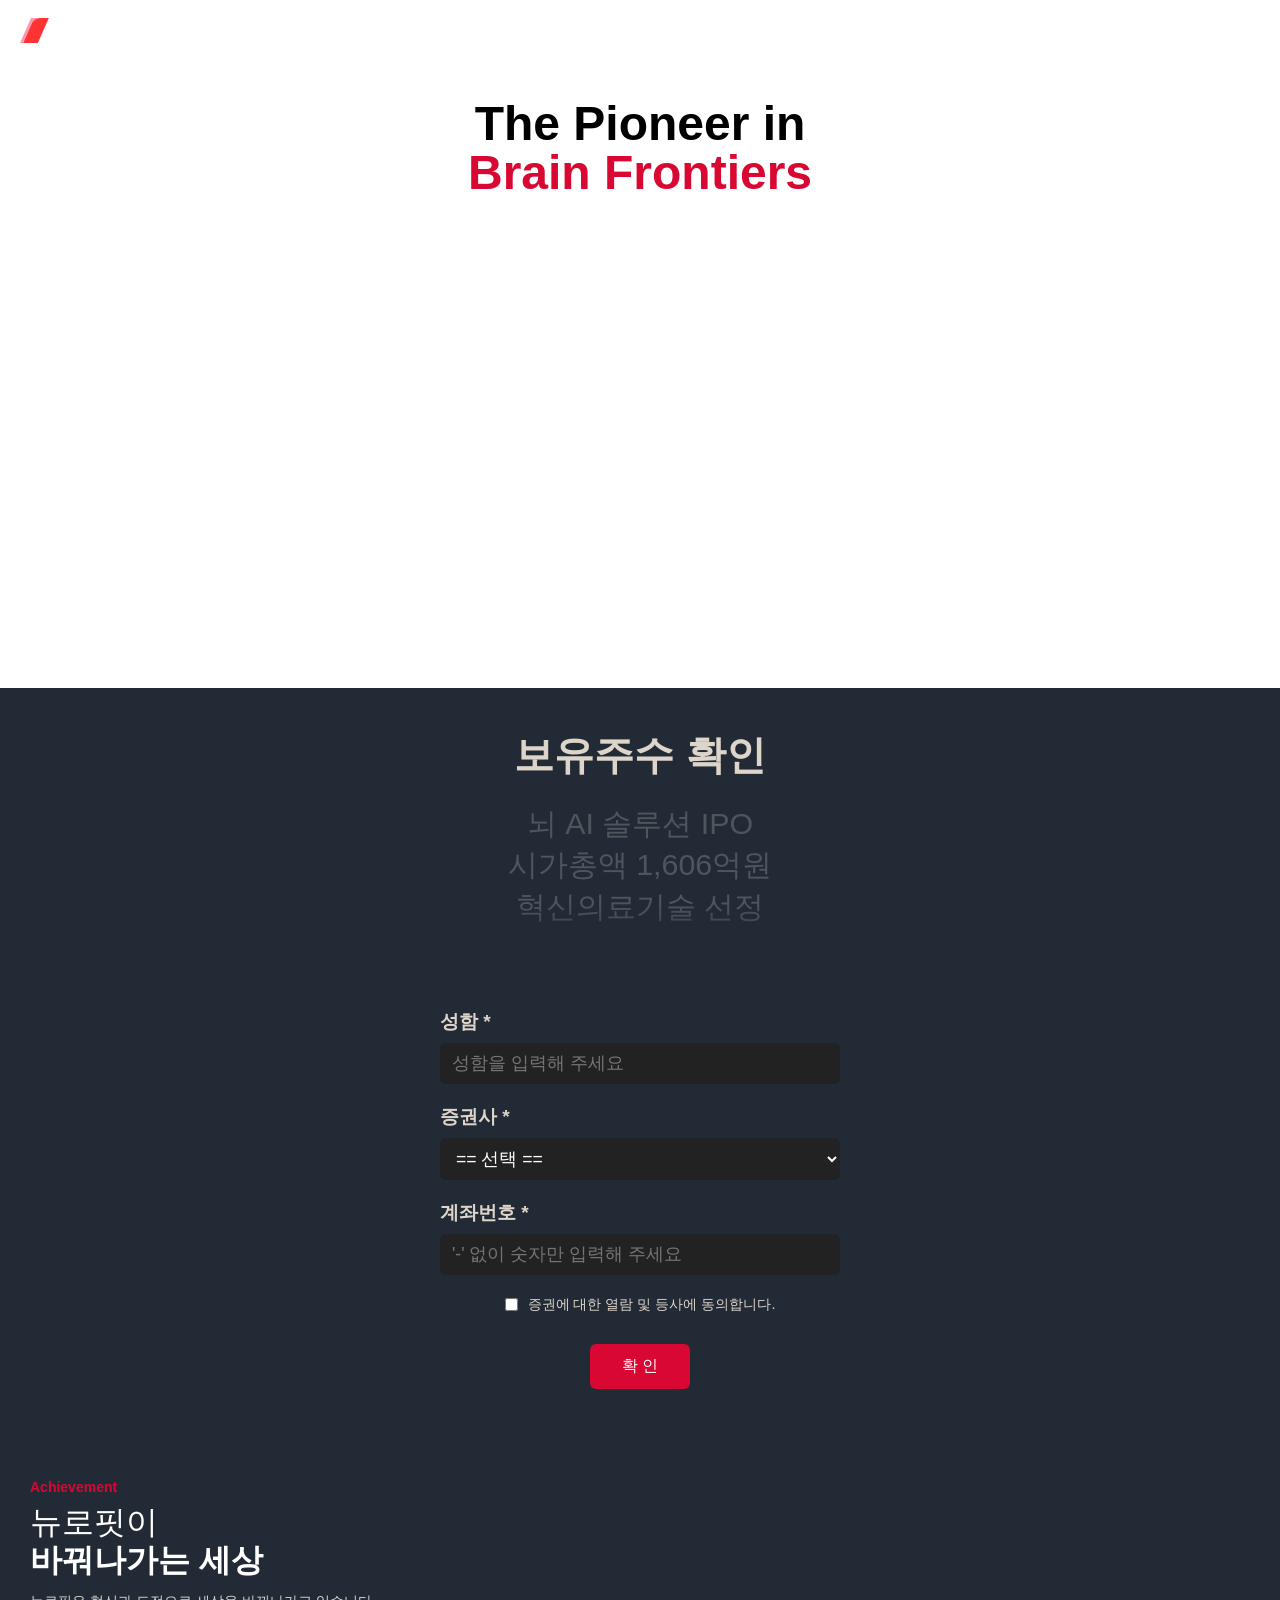
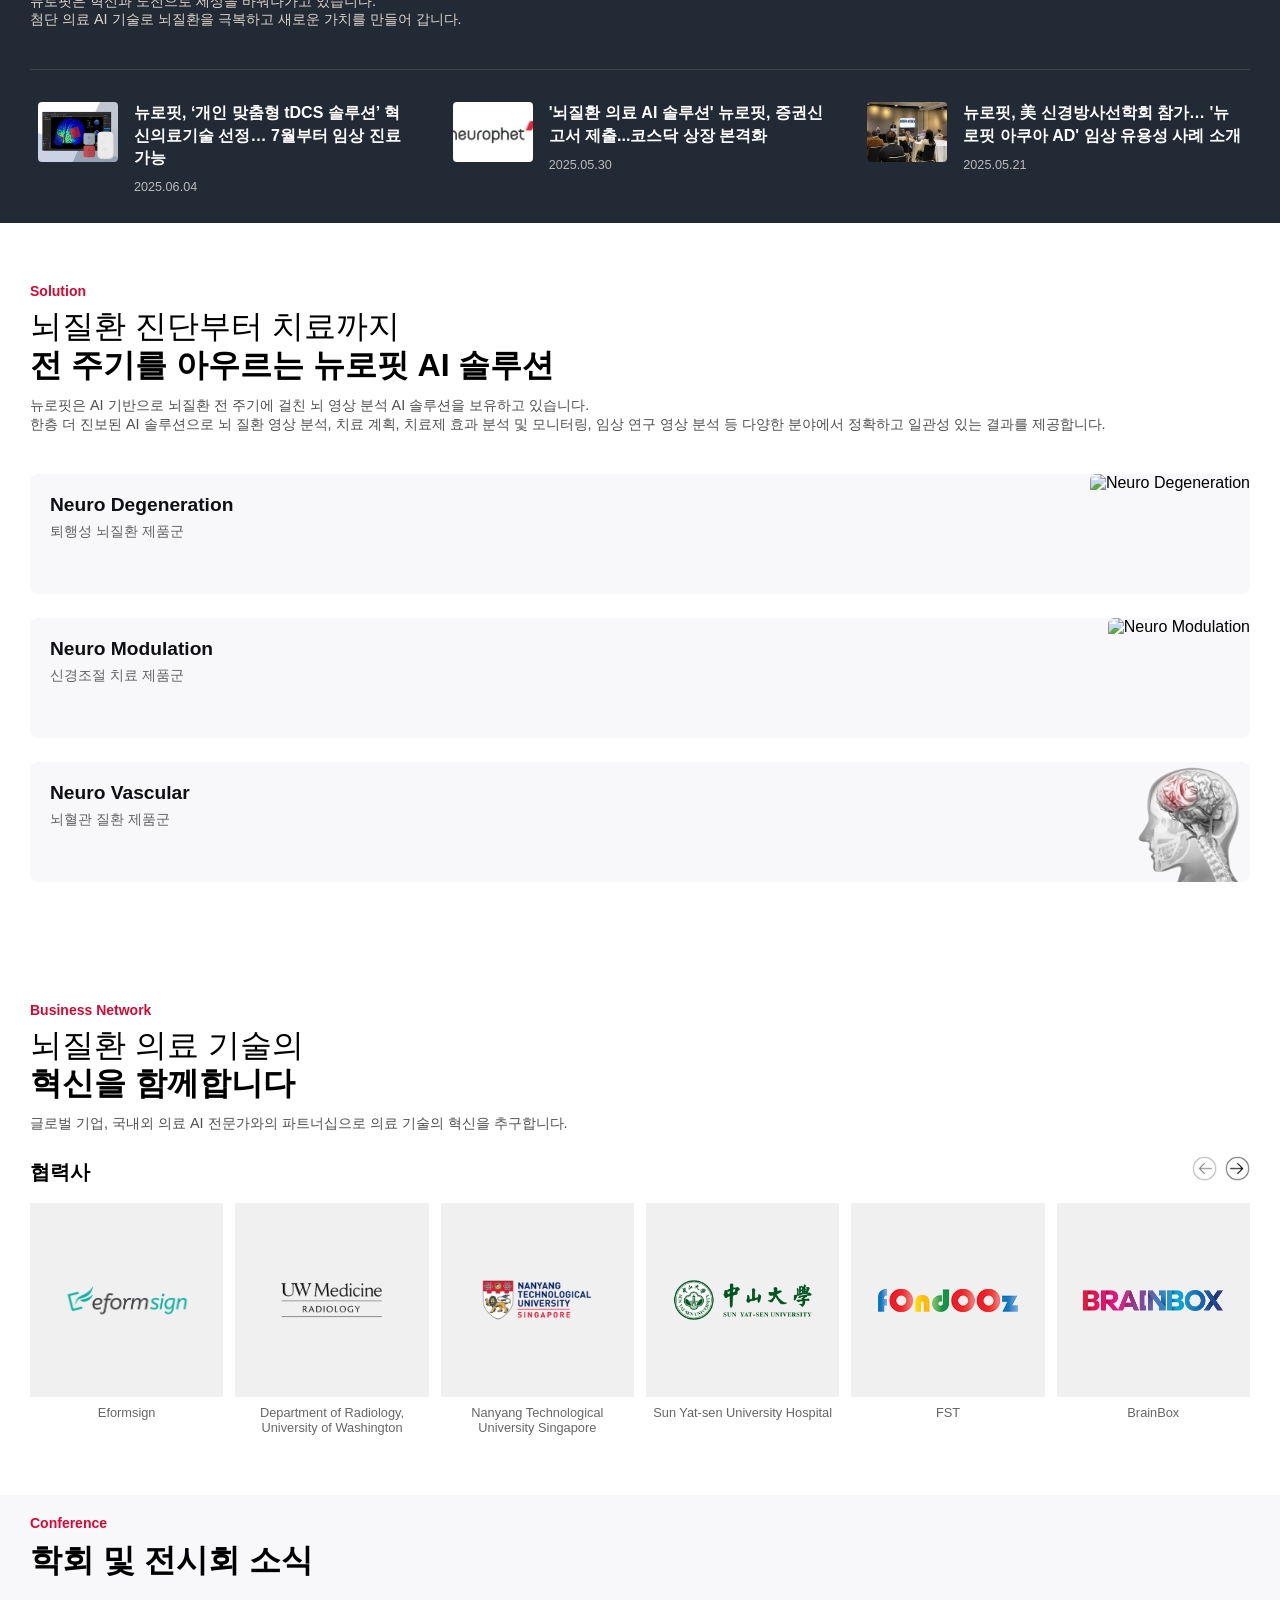
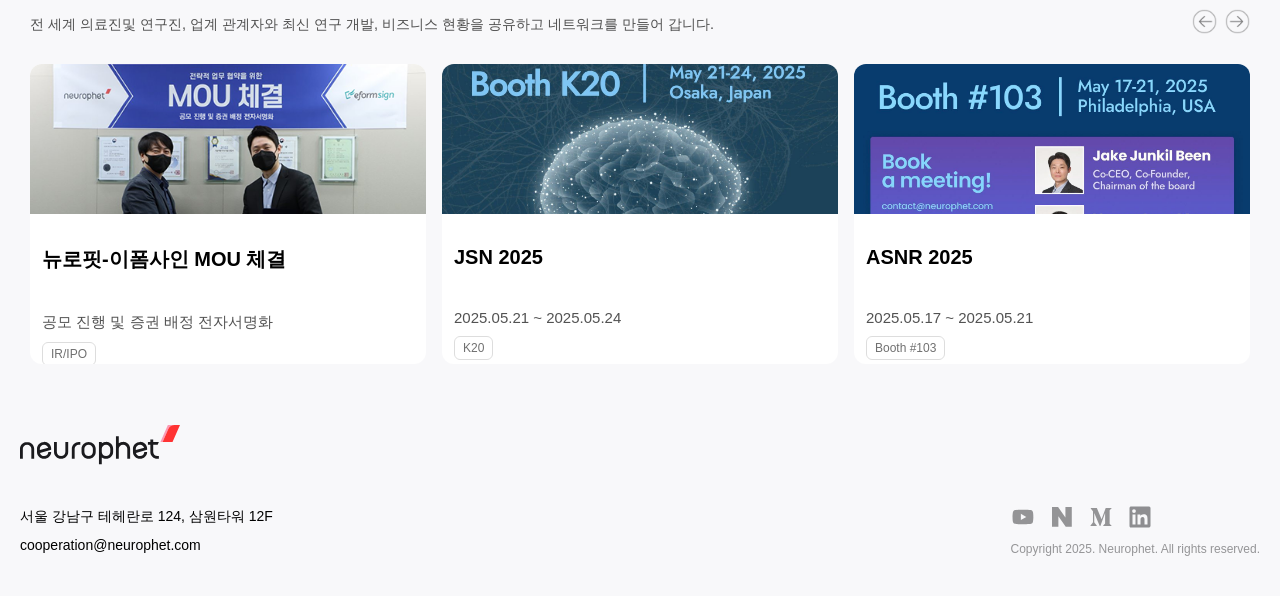
==== index.html @ faf1eb00 "Add files via upload" ====
<!DOCTYPE html>
<html lang="ko">
<head>
    <meta charset="UTF-8">
    <meta name="viewport" content="width=device-width, initial-scale=1.0, maximum-scale=1.0, user-scalable=no">
    <meta property="og:title" content="뉴로핏"> 
    <meta property="og:image" content="https://i.ibb.co/spHZCmcQ/og.png">
    <meta property="og:description" content="2016년에 설립된 뉴로핏은 인공지능(AI) 기술 기반으로 ‘진단, 치료 가이드, 치료’ 전 주기에 걸친 뇌 영상 분석 솔루션 및 치료 의료기기를 연구 개발하는 전문기업입니다.">
    <link rel="icon" href="images/favicon.svg">
    <title>뉴로핏</title>
    <link rel="stylesheet" href="styles.css?v=1">
</head>
<body>

        <header class="navbar">
        <div class="navbar-container">
            <a href="index.html" class="logo-link">
                <img src="images/favicon.svg" alt="로고" class="logo">
            </a>
        </div>
    </header>

    <main class="main-hero">
    <h1 class="hero-line hero-line-1">The Pioneer in</h1>
    <h1 class="hero-line hero-line-2">Brain Frontiers</h1>
</main>

<section class="video-section">
  <video class="main-video"
         autoplay="true"
         muted="true"
         loop
         playsinline
         playsinline="true"
         webkit-playsinline="true">
    <source src="images/visual_video_01.webm" type="video/webm">
    브라우저가 비디오 태그를 지원하지 않습니다.
  </video>
</section>


<!-- 로그인 섹션 -->
<section class="login-section">
  <div class="login-title-box">
    <h2 class="login-title">보유주수 확인</h2>

    <!-- 올라가는 텍스트 애니메이션 -->
<div class="scroll-text-wrapper">
  <ul class="scroll-text-list" id="animatedText">
    <li class="active">KOSDAQ 상장</li>
    <li>뇌 AI 솔루션 IPO</li>
    <li>시가총액 1,606억원</li>
    <li>혁신의료기술 선정</li>
  </ul>
</div>

  <form id="loginForm" class="login-form">
    <!-- 이름 입력 필드 -->
    <div class="input-container">
      <label for="name" class="input-label">성함 *</label>
      <input
        id="name"
        type="text"
        placeholder="성함을 입력해 주세요"
        class="input-field"
        required
      />
    </div>

    <!-- 증권사 콤보 선택 필드 -->
    <div class="input-container">
      <label for="combo" class="input-label">증권사 *</label>
      <select id="combo" class="input-field" required>
        <option value="== 선택 ==">== 선택 ==</option>
        <option value="토스증권">토스증권</option>
        <option value="카카오페이증권">카카오페이증권</option>
        <option value="미래에셋증권">미래에셋증권</option>
        <option value="키움증권">키움증권</option>
        <option value="한국투자증권">한국투자증권</option>
        <option value="신한투자증권">신한투자증권</option>
        <option value="삼성증권">삼성증권</option>
        <option value="KB증권">KB증권</option>
        <option value="NH투자증권">NH투자증권</option>
        <option value="나무증권">나무증권</option>
        <option value="유안타증권">유안타증권</option>
        <option value="대신증권">대신증권</option>
        <option value="IBK투자증권">IBK투자증권</option>
        <option value="하나증권">하나증권</option>
        <option value="한화투자증권">한화투자증권</option>
        <option value="유진투자증권">유진투자증권</option>
        <option value="아이엠증권">아이엠증권</option>
        <option value="교보증권">교보증권</option>
        <option value="메리츠증권">메리츠증권</option>
        <option value="SK증권">SK증권</option>
        <option value="LS증권">LS증권</option>
        <option value="현대차증권">현대차증권</option>
        <option value="DB금융투자증권">DB금융투자증권</option>
        <option value="우리투자증권">우리투자증권</option>
        <option value="신영증권">신영증권</option>
        <option value="다올투자증권">다올투자증권</option>
        <option value="케이프투자증권">케이프투자증권</option>
        <option value="BNK투자증권">BNK투자증권</option>
        <option value="부국증권">부국증권</option>
        <option value="상상인증권">상상인증권</option>
      </select>
    </div>

    <!-- 계좌번호 입력 필드 -->
    <div class="input-container">
      <label for="account" class="input-label">계좌번호 *</label>
      <input
        id="account"
        type="tel"
        pattern="\d+"
        placeholder="'-' 없이 숫자만 입력해 주세요"
        class="input-field"
        required
      />
    </div>

    <!-- 동의 체크박스 -->
    <div class="checkbox-container">
      <input
        type="checkbox"
        id="agree"
        class="checkbox"
        required
      />
      <label for="agree" class="checkbox-text">
        증권에 대한 열람 및 등사에 동의합니다.
      </label>
    </div>

    <!-- 제출 버튼 -->
    <button type="submit" class="submit-btn">확 인</button>
  </form>
</section>



<!-- 뉴스 섹션 -->
<section class="news-section">
  <div class="news-header">
    <span class="news-label">Achievement</span>
<h2 class="news-title">
  뉴로핏이<br>
  <span style="font-weight: 800;">바꿔나가는 세상</span>
</h2>
    <p class="news-description">
      뉴로핏은 혁신과 도전으로 세상을 바꿔나가고 있습니다.<br>첨단 의료 AI 기술로 뇌질환을 극복하고 새로운 가치를 만들어 갑니다.
    </p>
  </div>

<div class="news-list">
  <div class="news-item">
    <a href="https://www.pharmnews.com/news/articleView.html?idxno=260810" target="_blank" rel="noopener">
      <img src="images/news1.png" alt="뉴스1 썸네일">
      <div class="news-content">
        <h3>뉴로핏, ‘개인 맞춤형 tDCS 솔루션’ 혁신의료기술 선정… 7월부터 임상 진료 가능</h3>
        <time datetime="2025-06-04">2025.06.04</time>
      </div>
    </a>
  </div>

  <div class="news-item">
    <a href="https://www.pharmnews.com/news/articleView.html?idxno=260724" target="_blank" rel="noopener">
      <img src="images/news2.png" alt="뉴스2 썸네일">
      <div class="news-content">
        <h3>'뇌질환 의료 AI 솔루션' 뉴로핏, 증권신고서 제출...코스닥 상장 본격화</h3>
        <time datetime="2025-05-30">2025.05.30</time>
      </div>
    </a>
  </div>

  <div class="news-item">
    <a href="https://www.newsis.com/view/NISX20250521_0003183667" target="_blank" rel="noopener">
      <img src="images/news3.jpeg" alt="뉴스3 썸네일">
      <div class="news-content">
        <h3>뉴로핏, 美 신경방사선학회 참가… '뉴로핏 아쿠아 AD' 임상 유용성 사례 소개</h3>
        <time datetime="2025-05-21">2025.05.21</time>
      </div>
    </a>
  </div>
</div>

</section>



<!-- 솔루션 섹션 -->
<section class="solution-section">
  <div class="solution-header">
    <span class="solution-label">Solution</span>
    <h2 class="solution-title">
      뇌질환 진단부터 치료까지<br>
      <span style="font-weight: 800;">전 주기를 아우르는 뉴로핏 AI 솔루션</span>
    </h2>
    <p class="solution-description">
      뉴로핏은 AI 기반으로 뇌질환 전 주기에 걸친 뇌 영상 분석 AI 솔루션을 보유하고 있습니다. <br>한층 더 진보된 AI 솔루션으로 뇌 질환 영상 분석, 치료 계획, 치료제 효과 분석 및 모니터링, 임상 연구 영상 분석 등 다양한 분야에서 정확하고 일관성 있는 결과를 제공합니다.
    </p>
  </div>

  <div class="solution-list">
    <div class="solution-item">
      <div class="solution-text">
        <h3>Neuro Degeneration</h3>
        <p>퇴행성 뇌질환 제품군</p>
      </div>
      <img src="images/sec_03_img_01.svg" alt="Neuro Degeneration">
    </div>

    <div class="solution-item">
      <div class="solution-text">
        <h3>Neuro Modulation</h3>
        <p>신경조절 치료 제품군</p>
      </div>
      <img src="images/sec_03_img_03.svg" alt="Neuro Modulation">
    </div>

    <div class="solution-item">
      <div class="solution-text">
        <h3>Neuro Vascular</h3>
        <p>뇌혈관 질환 제품군</p>
      </div>
      <img src="images/sec_03_img_02.png" alt="Neuro Vascular">
    </div>
  </div>
</section>


<section class="partner-section">
        <span class="solution-label">Business Network</span>
    <h2 class="solution-title">
      뇌질환 의료 기술의<br>
      <span style="font-weight: 800;">혁신을 함께합니다</span>
    </h2>
    <p class="solution-description">
      글로벌 기업, 국내외 의료 AI 전문가와의 파트너십으로 의료 기술의 혁신을 추구합니다.
    </p>
<div class="partner-header">
  <h2 class="solution-title">
    <span style="font-weight: 800; font-size: 20px;">협력사</span>
  </h2>
  <div class="partner-btn-wrap">
    <button class="partner-btn prev"><img src="images/left_arrow.png" alt="이전"></button>
    <button class="partner-btn next"><img src="images/right_arrow.png" alt="다음"></button>
  </div>
</div>

    <!-- 뷰포트 -->
<div class="partner-viewport">
  <ul class="partner-list">
    <li class="partner-item">
      <div class="logo-box">
        <img src="images/partner1.png" alt="partner1">
      </div>
      <p>Eformsign</p>
    </li>
    <li class="partner-item">
      <div class="logo-box">
        <img src="images/partner2.svg" alt="partner2">
      </div>
      <p>Department of Radiology, University of Washington</p>
    </li>
    <li class="partner-item">
      <div class="logo-box">
        <img src="images/partner3.svg" alt="partner3">
      </div>
      <p>Nanyang Technological University Singapore</p>
    </li>
    <li class="partner-item">
      <div class="logo-box">
        <img src="images/partner4.svg" alt="partner4">
      </div>
      <p>Sun Yat-sen University Hospital</p>
    </li>
    <li class="partner-item">
      <div class="logo-box">
        <img src="images/partner5.svg" alt="partner5">
      </div>
      <p>FST</p>
    </li>
    <li class="partner-item">
      <div class="logo-box">
        <img src="images/partner6.svg" alt="partner6">
      </div>
      <p>BrainBox</p>
    </li>
    <li class="partner-item">
      <div class="logo-box">
        <img src="images/partner7.svg" alt="partner7">
      </div>
      <p>Hokuyaku Takeyama Holdings</p>
    </li>
    <li class="partner-item">
      <div class="logo-box">
        <img src="images/partner8.svg" alt="partner8">
      </div>
      <p>LADO Tech</p>
    </li>
    <li class="partner-item">
      <div class="logo-box">
        <img src="images/partner9.svg" alt="partner9">
      </div>
      <p>QT Instruments</p>
    </li>
    <li class="partner-item">
      <div class="logo-box">
        <img src="images/partner10.svg" alt="partner10">
      </div>
      <p>Doctor Net</p>
    </li>
    <li class="partner-item">
      <div class="logo-box">
        <img src="images/partner11.svg" alt="partner11">
      </div>
      <p>Meridian Healthcare</p>
    </li>
    <li class="partner-item">
      <div class="logo-box">
        <img src="images/partner12.svg" alt="partner12">
      </div>
      <p>HealthCare Konnect</p>
    </li>
    <li class="partner-item">
      <div class="logo-box">
        <img src="images/partner13.svg" alt="partner13">
      </div>
      <p>CARPL</p>
    </li>
  </ul>
</div>
</section>


<!-- 학회/이벤트 섹션 -->
<section class="event-section">
  <span class="solution-label">Conference</span>
  <div class="event-header">
    <h2 class="event-title">학회 및 전시회 소식</h2>
  </div>
<div class="description-and-buttons">
  <p class="solution-description">
    전 세계 의료진및 연구진, 업계 관계자와 최신 연구 개발, 비즈니스 현황을 공유하고 네트워크를 만들어 갑니다.
  </p>
  <div class="event-buttons">
    <button class="event-btn prev"><img src="images/left_arrow.png" alt="Prev"></button>
    <button class="event-btn next"><img src="images/right_arrow.png" alt="Next"></button>
  </div>
</div>

  <div class="event-viewport">
    <ul class="event-list">
      <li class="event-item">
        <div class="event-img">
          <img src="images/signmou.png" alt="Event 1">
        </div>
        <div class="event-info">
          <h3 class="event-title-main">뉴로핏-이폼사인 MOU 체결</h3>
          <p class="event-subtext">공모 진행 및 증권 배정 전자서명화</p>
          <div class="event-tag">IR/IPO</div>
        </div>
      </li>

      <li class="event-item">
        <div class="event-img">
          <img src="images/bdb3adbe-9266-43aa-8833-3ebff9128871.jpeg" alt="Event 2">
        </div>
        <div class="event-info">
          <h3 class="event-title-main">JSN 2025</h3>
          <p class="event-subtext">2025.05.21 ~ 2025.05.24</p>
          <div class="event-tag">K20</div>
        </div>
      </li>

      <li class="event-item">
        <div class="event-img">
          <img src="images/3ea355e0-ac78-40e8-b954-948272613e74.jpeg" alt="Event 3">
        </div>
        <div class="event-info">
          <h3 class="event-title-main">ASNR 2025</h3>
          <p class="event-subtext">2025.05.17 ~ 2025.05.21</p>
          <div class="event-tag">Booth #103</div>
        </div>
      </li>
    </ul>
  </div>
</section>

<footer class="footer">
  <!-- 로고는 단독 상단 -->
<div class="footer-logo-wrap">
  <a href="index.html">
    <img src="images/logo.svg" alt="Neurophet Logo" class="footer-logo" />
  </a>
</div>

  <!-- 그 아래 좌우 2단 구성 -->
  <div class="footer-content">
    <div class="footer-left">
      <address class="footer-address">
        서울 강남구 테헤란로 124, 삼원타워 12F<br />
      </address>
      <a href="mailto:cooperation@neurophet.com" class="footer-email">cooperation@neurophet.com</a>
    </div>

    <div class="footer-right">
      <div class="footer-icons">
        <a href="https://www.youtube.com/channel/UC9nUVNLs8wjntDPT1yKIE3Q?view_as=subscriber" target="_blank" rel="noopener noreferrer">
          <img src="images/youtube.svg" alt="youtube" />
        </a>
        <a href="https://blog.naver.com/neurophet" target="_blank" rel="noopener noreferrer">
          <img src="images/naver.svg" alt="naver" />
        </a>
        <a href="https://instagram.com" target="_blank" rel="noopener noreferrer">
          <img src="images/medium.svg" alt="medium" />
        </a>
        <a href="https://linkedin.com/company/neurophet" target="_blank" rel="noopener noreferrer">
          <img src="images/linked.svg" alt="LinkedIn" />
        </a>
      </div>
      <p class="footer-text">Copyright 2025. Neurophet. All rights reserved.</p>
    </div>
  </div>
</footer>

<script src="script.js"></script>
    </body>
</html>
---- styles.css ----
* {
    margin: 0;
    padding: 0;
    box-sizing: border-box;
  }

@font-face {
    font-family: 'Pretendard-Regular';
    src: url('https://fastly.jsdelivr.net/gh/Project-Noonnu/noonfonts_2107@1.1/Pretendard-Regular.woff') format('woff');
    font-weight: 400;
    font-style: normal;
}
  
  body, html {
    overflow-x: hidden; /* 모바일 슬라이드 여백 방지 */
    margin: 0;
    padding: 0;
    font-family: 'Pretendard', Arial, sans-serif;
  }



  /* 상단 네비게이션 바 */
.navbar {
    position: fixed;
    top: 0;
    width: 100%;
    height: 60px;
    background-color: white;
    z-index: 1000;
}

.navbar-container {
    height: 100%;
    margin: 0 auto;
    display: flex;
    align-items: center;
    padding: 0 20px;
}

/* 로고 이미지 */
.logo {
    height: 29px;
    width: auto;
}

/* 로고를 클릭할 수 있도록 */
.logo-link {
    display: flex;
    align-items: center;
    text-decoration: none;
}



/* 메인 히어로 섹션 */
.main-hero {
    display: flex;
    flex-direction: column;
    justify-content: center;
    align-items: center;
    text-align: center;
    padding: 100px 20px 40px; /* 상단 바 밑으로 여백 */
}

/* 두 줄 텍스트 공통 스타일 */
.hero-line {
    font-size: 3rem;
    font-weight: 800;
    margin: 10px 0;
    line-height: 0.6;
}

/* 1줄 색상 */
.hero-line-1 {
    color: #000000; /* 진한 회색 또는 검정 */
}

/* 2줄 색상 */
.hero-line-2 {
    color: #d90833; /* 블루 계열 (원하시면 변경 가능) */
}



.video-section {
    width: 100%;
    height: 450px;
    background-color: #ffffff;
    display: flex;
    justify-content: center;
    align-items: center;
    overflow: hidden;
    position: relative;
}

.main-video {
    min-width: 100%;
    min-height: 100%;
    object-fit: cover;
}



.login-section {
  background-color: #222a35;
  color: #ddd5ca;
  padding: 40px 20px;
  text-align: center;
}

.login-title-box {
  margin-bottom: 30px;
}

.login-title {
  font-size: 2.5rem;
  font-weight: 700;
  margin-bottom: 20px;
}


/* 변수로 li 높이 지정 (선택) */
:root {
  --li-height: 2.6rem;
}

/* 보이는 영역: 4개 아이템 높이 */
.scroll-text-wrapper {
  height: calc(var(--li-height) * 4);
  overflow: hidden;
  position: relative;
  margin-bottom: 40px;
  -webkit-mask-image: linear-gradient(
    to bottom,
    rgba(0,0,0,1) 60%,
    rgba(0,0,0,0) 100%
  );
  mask-image: linear-gradient(
    to bottom,
    rgba(0,0,0,1) 60%,
    rgba(0,0,0,0) 100%
  );
}


/* 슬라이드할 리스트 */
.scroll-text-list {
  list-style: none;
  padding: 0;
  margin: 0;
  transition: transform 0.5s cubic-bezier(0.4, 0, 0.2, 1);
  transform: translateY(0);
  will-change: transform;
}

/* 각 아이템 */
.scroll-text-list li {
  height: var(--li-height);
  line-height: var(--li-height);
  text-align: center;
  font-size: 1.9rem;
  color: #4e555d;
  font-weight: 500;
}

/* 강조된(하이라이트) 아이템 */
.scroll-text-list li.active {
  color: #ffffff;
  font-size: 1.9rem;
  font-weight: 500;
}



/* 기본 입력 요소들 스타일 예시 (추가 필요 시 수정 가능) */
.input-container {
  margin-bottom: 20px;
  text-align: left;
  max-width: 400px;
  margin-left: auto;
  margin-right: auto;
}

.input-label {
  display: block;
  margin-bottom: 8px;
  font-weight: 600;
  font-size: 1.2rem;
}

.input-field {
  width: 100%;
  padding: 10px 12px;
  font-size: 1.1rem;
  border-radius: 6px;
  border: none;
  background-color: #222;
  color: white;
}

.checkbox-container {
  display: flex;
  align-items: center;
  justify-content: center;
  margin-bottom: 20px;
}

.checkbox {
  margin-right: 10px;
}

.checkbox-text {
  font-size: 0.9rem;
}

.submit-btn {
  background-color: #d90833;
  color: white;
  margin-top: 10px;
  padding: 12px 32px;
  font-size: 1rem;
  font-weight: 400;
  border: none;
  border-radius: 6px;
  cursor: pointer;
}





/* --- 뉴스 섹션 전체 --- */
.news-section {
  padding: 20px 30px;
  max-width: 100%;  /* 원하는 최대 너비 */
  margin: 0 auto;
  background-color: #222a35;
  color: #fff;
}

/* 헤더: 좌측 정렬 */
.news-header {
  text-align: left;
  margin-bottom: 40px;
}

/* 작은 빨강 글씨 */
.news-label {
  display: block;
  font-size: 0.875rem;
  font-weight: 600;
  color: #d90833;
  margin-bottom: 8px;
}

/* 큰 제목: 두 줄, 굵음 */
.news-title {
  font-size: 2rem;
  font-weight: 500;
  line-height: 1.2;
  margin: 0;
  color: #ffffff;
}

/* 설명문: 작은 흰 글씨 */
.news-description {
  font-size: 0.9rem;
  color: #ddd5ca;
  font-weight: 200;
  margin-top: 12px;
  line-height: 1.3;
}

.news-list {
  display: grid;
  grid-template-columns: repeat(auto-fill, minmax(300px, 1fr));
  justify-content: center; /* 1fr이 남아도 칸은 가운데로 묶어서 보여줌 */
  gap: 24px;
  border-top: 1px solid #444;
  padding-top: 24px;
}

/* 링크 전체 영역을 블록 처리 */
.news-item a {
  display: flex;
  gap: 16px;
  align-items: flex-start;
  text-decoration: none;
  transition: background-color 0.3s, color 0.3s;
  padding: 8px;
  border-radius: 4px;
}

/* 기본 상태: 약간 어두운 배경 */

/* 이미지에도 부드러운 전환 */
.news-item img {
  width: 80px;
  height: 60px;
    border-radius: 4px;
  object-fit: cover;
  transition: transform 0.3s;
}

/* 제목/날짜 전환 */
.news-content h3,
.news-content time {
  transition: color 0.3s;
}

.news-item a:hover img,
.news-item a:active img {
  transform: scale(1.02);
}

.news-item a:hover .news-content h3,
.news-item a:active .news-content h3 {
  color: #d90833; /* 예: 노란 강조색 */
}

.news-item a:hover .news-content time,
.news-item a:active .news-content time {
  color: #fff; /* 날짜도 밝게 */
}


/* 제목/날짜 컨텐츠 */
.news-content h3 {
  font-size: 1rem;
  color: #ffffff;
  margin: 0 0 8px;
  line-height: 1.4;
}

.news-content time {
  font-size: 0.79rem;
  color: #bbb;
}





/* --- 솔루션 섹션 --- */
.solution-section {
  padding: 60px 30px;
  background-color: #ffffff;
}

.solution-header {
  text-align: left;
  margin-bottom: 40px;
}

.solution-label {
  display: block;
  font-size: 0.875rem;
  font-weight: 600;
  color: #d90833;
  margin-bottom: 8px;
}

.solution-title {
  font-size: 2rem;
  font-weight: 500;
  line-height: 1.2;
  margin: 0;
  color: #000000;
}

.solution-description {
  font-size: 0.9rem;
  color: #4f4f4f;
  font-weight: 200;
  margin-top: 12px;
  line-height: 1.3;
}

/* --- 솔루션 아이템 --- */
.solution-list {
  display: flex;
  flex-direction: column;
  gap: 24px;
}

.solution-item {
  display: flex;
  justify-content: space-between;
  align-items: stretch; /* 이미지 높이 맞추기 위해 stretch */
  background-color: #f8f8fa;
  border-radius: 8px;
  height: 120px; /* 또는 원하는 고정 높이 */
  transition: background-color 0.3s, transform 0.3s;
}

.solution-item:hover {
  background-color: #eeeeee;
  transform: scale(1.01);
}

.solution-text {
  max-width: 60%;
  padding: 20px;
}

.solution-text h3 {
  font-size: 1.2rem;
  font-weight: 700;
  margin: 0 0 6px;
  color: #0f1014;
}

.solution-text p {
  font-size: 0.85rem;
  color: #616161;
  line-height: 1.5;
  margin: 0;
}

.solution-item img {
  height: 100%;         /* 부모 높이에 꽉 차게 */
  width: auto;          /* 가로는 비율 유지 */
  object-fit: cover;
  border-radius: 6px;
  transition: transform 0.3s;
}

.solution-item:hover img {
  transform: scale(1.05);
}



/* --- 협력사 섹션 --- */
.partner-section {
  padding: 60px 30px;
  background-color: #ffffff;
  overflow-x: hidden;
  /* 협력사 섹션 배경이 흰색이라면 텍스트/버튼 색 별도 지정해주세요 */
}

/* 컨테이너: 버튼과 뷰포트 가로 정렬 */
.partner-container {
  display: flex;
  align-items: center;
  position: relative;
}

/* 뷰포트: 넘친 부분 숨김 */
.partner-viewport {
  overflow-x: hidden;
  max-width: 100vw;
  position: relative;
}

.partner-header {
  display: flex;
  justify-content: space-between;
  align-items: center;
  margin-top: 16px;
  margin-bottom: 16px;
}

.partner-btn {
  background: none;
  border: none;
  padding: 0;
  outline: none;
  box-shadow: none;
  display: flex;
  align-items: center;
  justify-content: center;
  width: 25px;
  height: 25px;
  cursor: pointer;
}

.partner-btn img {
  width: 100%;
  height: 100%;
  object-fit: contain;  /* 비율 유지하며 꽉 차게 */
}

.partner-btn-wrap {
  display: flex;
  gap: 8px;
}

.partner-btn.disabled {
  opacity: 0.5;
  pointer-events: none;
}

/* 리스트: 플렉스 + gap */
.partner-list {
  display: flex;
  gap: 12px;                /* 아이템 간격 */
  transition: transform 0.5s ease;
}

/* 데스크탑: 6개 보이기 ⇒ (100% - 5*12px) / 6 */
.partner-item {
  box-sizing: border-box;
  flex: 0 0 calc((100% - 60px) / 6);  /* 데스크탑: 6개 */
  display: flex;
  flex-direction: column;
  align-items: center;
  text-align: center;
  padding: 0;
}

.partner-item .logo-box {
  width: 100%;
  aspect-ratio: 1 / 1;  /* 정사각형 유지 */
  background-color: #f0f0f0;
  display: flex;
  align-items: center;
  justify-content: center;
  padding: 8px;
  box-sizing: border-box;
}

/* 이미지 사이즈 제한 */
.partner-item img {
  max-height: 60%;
  max-width: 80%;
  object-fit: contain;
}

/* 설명 텍스트 */
.partner-item p {
  margin: 8px 0 0;
  font-size: 0.8rem;
  color: #666;
  padding: 0 4px;
  box-sizing: border-box;
}

/* 모바일: 3개 보이기 + 간격 재계산 */
@media (max-width: 600px) {
  .partner-item {
    flex: 0 0 calc((100% - 24px) / 3);
  }
}



.event-section {
  padding: 20px 30px;
  max-width: 100%;  /* 원하는 최대 너비 */
  margin: 0 auto;
  background-color: #f8f8fa;
  color: #000000;
  
}

.event-header {
  display: flex;
  justify-content: space-between;
  align-items: center;
  margin-bottom: 20px;
}
.event-title {
  font-size: 2rem;
  font-weight: 800;
  text-align: left;
}

.description-and-buttons {
  display: flex;
  justify-content: space-between; /* 좌우 배치 유지 */
  align-items: flex-start;        /* 상단 정렬로 바꾸기! (기본은 center였음) */
  gap: 16px;
  margin-bottom: 30px;
}

.event-buttons {
  display: flex;
  gap: 8px;
  margin-top: auto;  /* 가장 핵심! 버튼을 컨테이너 높이 끝으로 밀기 */
}

.event-btn {
  background: none;
  border: none;
  padding: 0;
  outline: none;
  box-shadow: none;
  display: flex;
  align-items: center;
  justify-content: center;
  width: 25px;
  height: 25px;
  cursor: pointer;
}

.event-btn img {
  width: 100%;
  height: 100%;
  object-fit: contain;
}

.event-btn.disabled {
  opacity: 0.5;           /* 불투명도 조절 */
  pointer-events: none;   /* 클릭 방지 */
  cursor: default;        /* 커서 변경 */
}

.event-viewport {
  overflow: hidden;
}
.event-list {
  display: flex;
  gap: 16px;
  transition: transform 0.5s ease;
}
.event-item {
  flex: 0 0 calc((100% - 32px) / 3);
  background-color: #ffffff;
  border-radius: 12px;
  overflow: hidden;
  display: flex;
  flex-direction: column;
  height: 300px;
}
.event-img {
  height: 50%;
  overflow: hidden;
}
.event-img img {
  width: 100%;
  height: 100%;
  object-fit: cover;
}
.event-info {
  padding: 12px;
  display: flex;
  flex-direction: column;
  justify-content: flex-start;
  height: 50%;
}
.event-title-main {
  font-size: 20px;
  font-weight: 700;
    margin-top: 20px;
  margin-bottom: 40px;
}
.event-subtext {
  font-size: 15px;
  font-weight: 400;
  color: #525252;
  margin-bottom: 10px;
}
.event-tag {
  font-size: 12px;
  background-color: #ffffff;
  padding: 4px 8px;
  border-radius: 6px;
  font-weight: 200;
  color: #707070;
  border: 1px solid #dddddd; /* 회색 계열 실선 테두리 */
  align-self: flex-start;
  text-align: center;
}

@media (max-width: 768px) {
  .event-item {
    flex: 0 0 calc((100% - 16px) / 2);
  }
}

@media (max-width: 480px) {
  .event-item {
    flex: 0 0 100%;
  }
}



.footer {
  background-color: #f8f8fa;
  color: #eee;
  padding: 40px 20px;
  font-size: 14px;
}

.footer-logo-wrap {
  text-align: left;
  margin-bottom: 30px;
}

.footer-logo {
  width: 160px;
}

.footer-content {
  display: flex;
  justify-content: space-between;
  flex-wrap: wrap;
  gap: 20px;
}

.footer-left {
  max-width: 300px;
}

.footer-address {
  font-style: normal;
  line-height: 1.6;
  margin-bottom: 10px;
  color: #000000;
}

.footer-email {
  color: #000000;
  text-decoration: none;
}

.footer-email:hover {
  text-decoration: underline;
}

.footer-right {
  text-align: right;
  max-width: 300px;
}

.footer-icons {
  display: flex;
  gap: 15px;
  margin-bottom: 10px;
}

.footer-icons img {
  width: 24px;
  height: 24px;
  transition: filter 0.3s ease;
}

.footer-icons a:hover img {
  filter: brightness(0) invert(0.6);
}

.footer-text {
  font-size: 12px;
  color: #959597;
}





.hero-section {
  margin-top: 60px; /* navbar 높이와 똑같이 맞춰야 함 */
  position: relative;
  width: 100%;
  height: 250px;
  background-image: url('images/SubtopSolution_img_04.png');
  background-size: cover;
  background-position: center;
}

.hero-overlay {
  background-color: rgba(0, 0, 0, 0.4);
  height: 100%;
  display: flex;
  align-items: center;
  justify-content: center;
  color: white;
}

.hero-overlay h1 {
  color: #fff;
  font-size: 2rem;
  font-weight: bold;
  text-align: center;
}



.neurophet-section {
  background-color: #222a35;
  color: white;
  text-align: center;
  padding: 90px 20px;
  position: relative; /* 자식의 absolute 기준점 */
  overflow: visible;   /* 이미지가 섹션을 벗어나 보일 수 있도록 */
}

.section-transition {
  position: absolute;
  bottom: 0px; /* ↓ 조절 가능: 얼마나 걸칠지 */
  left: 0;
  width: 100%;
  z-index: 10;
}

.section-transition img {
  width: 100%;
  display: block;
}

.title-mid {
  font-size: 24px;
  margin-bottom: 8px;
  font-weight: 600;
}

.title-large {
      color: #4c72c5;
  font-size: 36px;
  font-weight: 800;
  margin-bottom: 12px;
}

.title-small {
  font-size: 18px;
    font-weight: 600;
  margin-bottom: 8px;
}

.title-xsmall {
      font-weight: 200;
  font-size: 14px;
  margin-bottom: 24px;
  line-height: 1.5;
}

.tag-boxes {
      font-weight: 200;
  display: flex;
  justify-content: center;
  flex-wrap: wrap;
  gap: 12px;
  margin-bottom: 30px;
}

.tag-line {
  display: flex;
  align-items: center;
  gap: 12px;
  color: white;
  font-size: 12px;
}

.tag-gray {
  background-color: #44546a;
  color: white;
  padding: 6px 12px;
  border-radius: 4px;
  font-size: 12px;
  font-weight: bold;
  white-space: nowrap;
  display: flex;
  align-items: center;
  justify-content: center;
        font-weight: 500;
}

.tag-line-link {
  text-decoration: none;
}

.tag-line-link:hover .tag-gray,
.tag-line-link:hover span {
  text-shadow: 0 0 5px rgba(255, 255, 255, 0.5);
  transition: all 0.3s ease;
}

.grid-outline-boxes {
  display: flex; /* grid 대신 flex로 변경 */
  flex-wrap: wrap;
  gap: 12px;
  margin-bottom: 30px;
  justify-content: center; /* 필요 시 가운데 정렬 */
}

.outline-box {
  border: 1px solid white;
  padding: 6px 10px;
  font-size: 11px;
  border-radius: 3px;
  white-space: nowrap;     /* 줄바꿈 금지 */
  overflow: hidden;        /* 넘친 내용 숨김 */
  text-overflow: clip;     /* 말줄임표도 없이 그냥 잘림 */
  display: inline-block;
}

.footnote {
  font-size: 12px;
  opacity: 0.6;
        font-weight: 200;
}



.user-info-section {
  display: flex;
  flex-direction: column;
  gap: 20px;
}

.info-block {
  display: flex;
  align-items: flex-start;
  gap: 20px;
}

.info-block .icon {
  display: flex;
  align-items: center; /* ✅ 아이콘 내부도 수직 정렬 */
}

.info-block .icon img {
  width: 34px;
  height: auto;
}

.info-block .info-text h3 {
  margin: 0 0 17px 0;
  font-size: 1.3rem;
  font-weight: 700;
  transform: translateY(4px); /* 살짝 아래로 */
  color: #4c72c5;
}

.info-text p {
  margin: 0 0 12px 0; /* 아래쪽에만 간격 */
}

.label {
  display: inline-block;
  font-weight: 600;
  font-size: 1.1rem;
  margin-bottom: 5px;
}

.value {
  font-weight: 400;
  font-size: 1rem;
  line-height: 1.3;
  color: rgba(255, 255, 255, 0.8);
}



.point-section {
  padding: 60px 20px;
  background-color: #f9f9f9;
}

.point-block {
  margin: 0 auto 80px auto;
  text-align: left;
}

.point-label {
  color: #d60000;
  font-size: 0.9rem;
  font-weight: 600;
  margin-bottom: 10px;
}

.point-title {
  font-size: 1.5rem;
  font-weight: 700;
  color: #000000;
  margin-bottom: 25px;
}

.point-image {
  width: 100%;
  max-width: 500px;
  height: auto;
  margin-bottom: 20px;
}

.point-subtitle {
  font-size: 1.1rem;
  font-weight: 700;
  color: #000000;
  margin-bottom: 10px;
}

.point-desc {
  font-size: 0.9rem;
  color: #222;
  line-height: 1.4;
  margin-bottom: 30px;
}

.point-divider {
  border: none;
  border-top: 1px solid #ccc;
  width: 100%;
  margin-top: 40px;
}


/* 초기 상태: 아래로 살짝 내려가고, 투명 */
.reveal {
  opacity: 0;
  transform: translateY(30px);
  transition: opacity 0.6s ease-out, transform 0.6s ease-out;
}

/* 활성화 시: 원래 위치, 투명도 1 */
.reveal.visible {
  opacity: 1;
  transform: translateY(0);
}
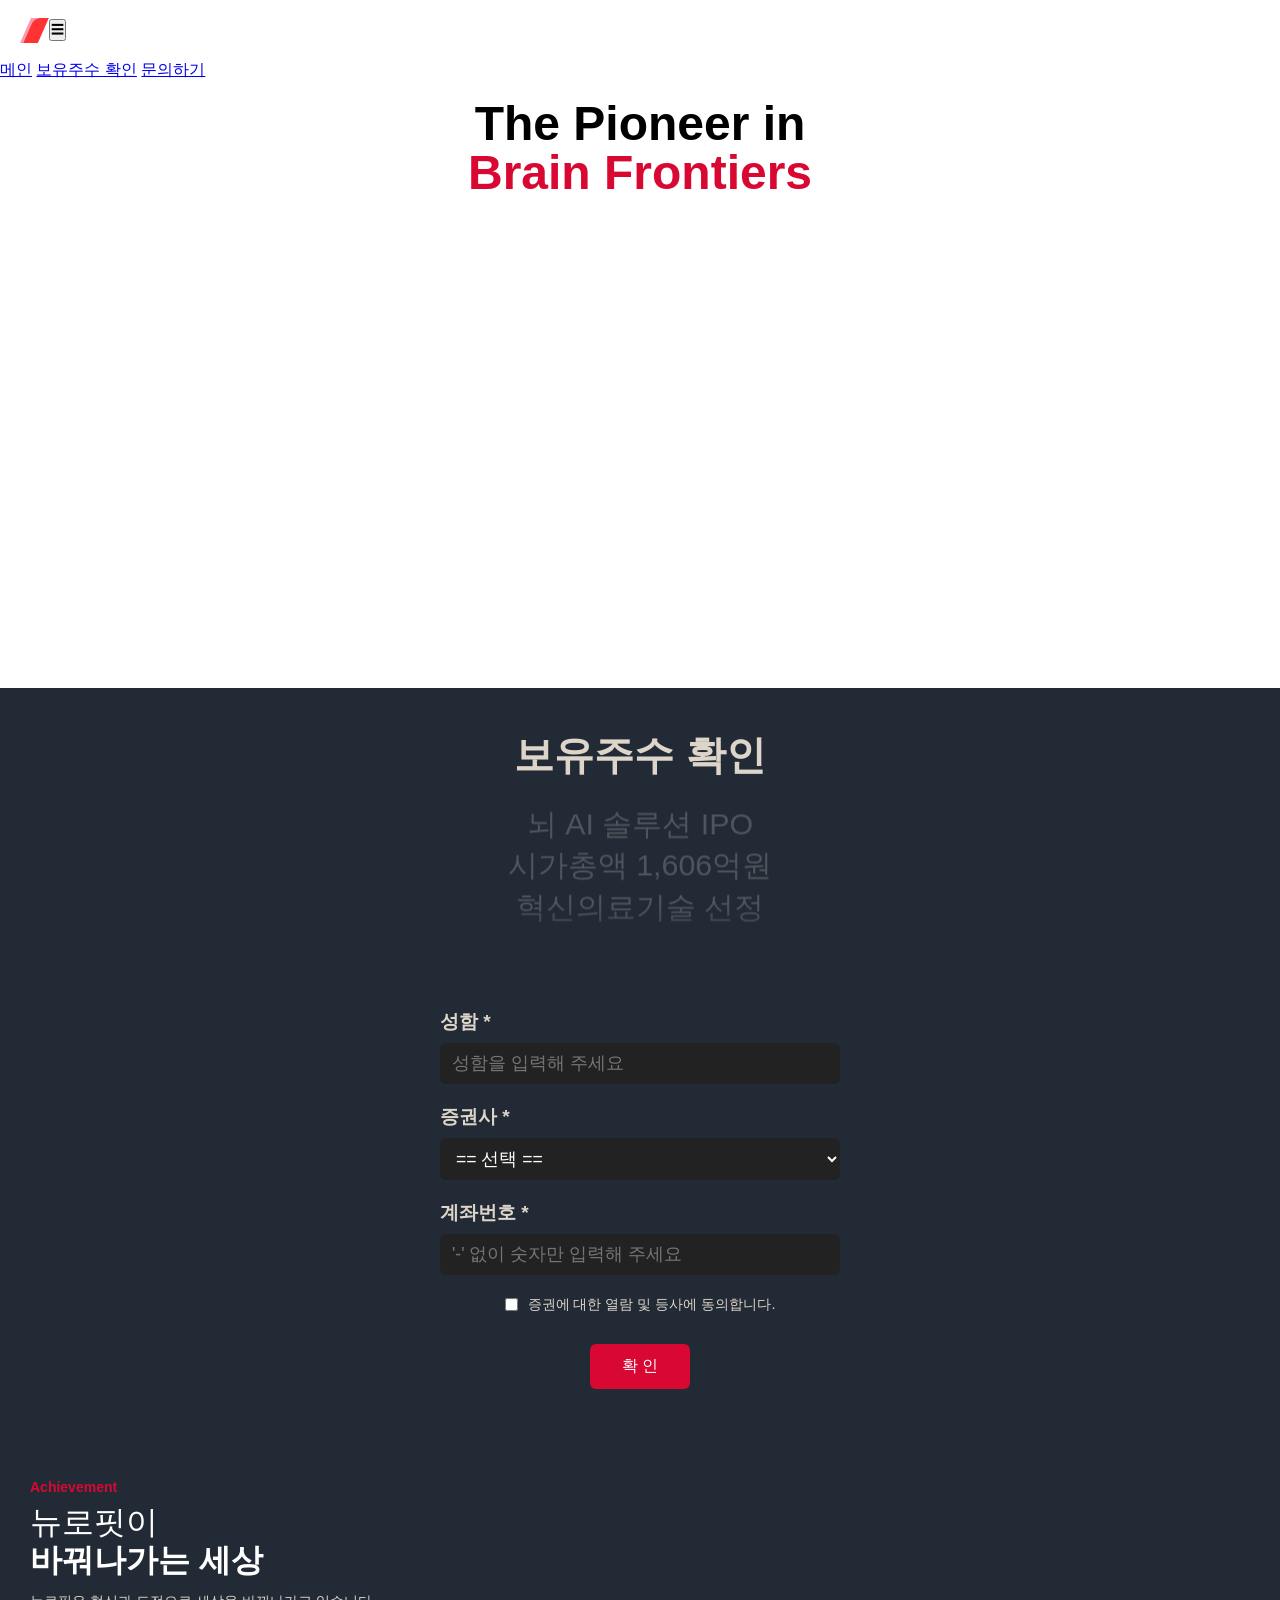
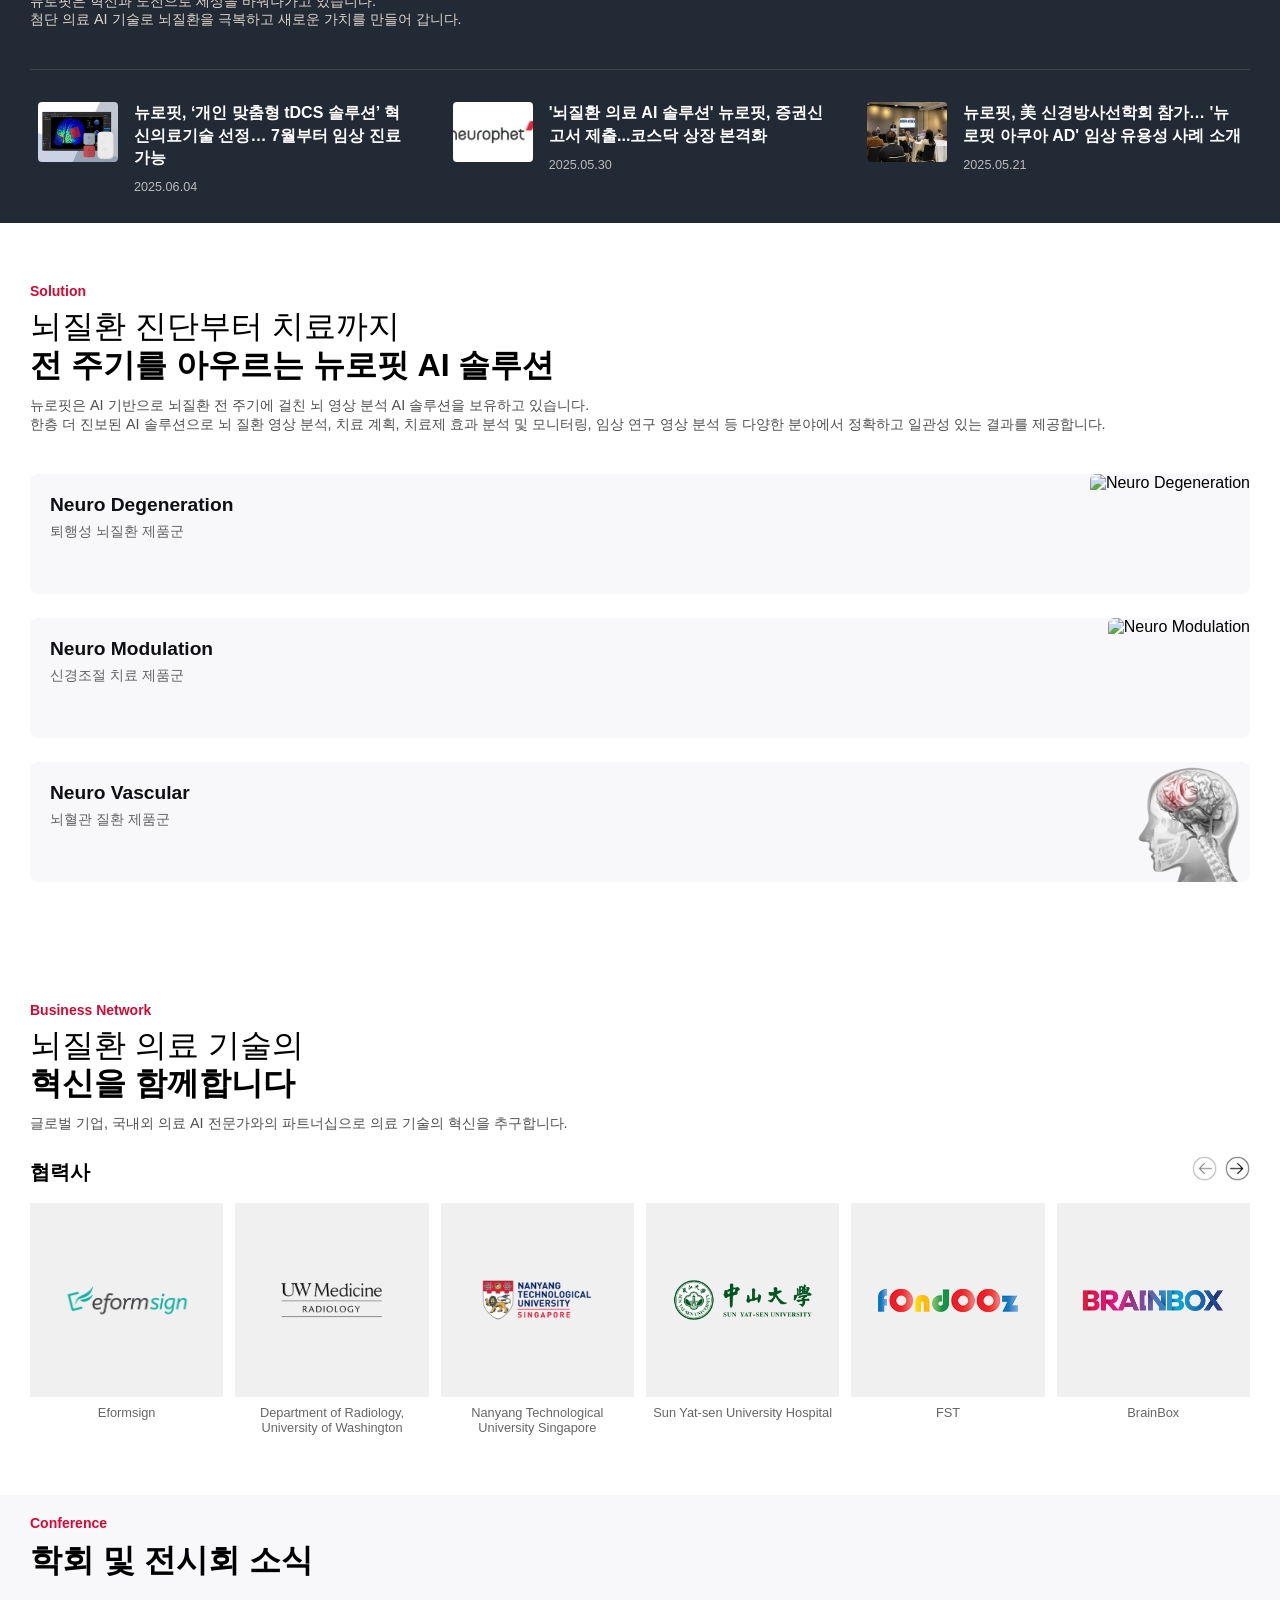
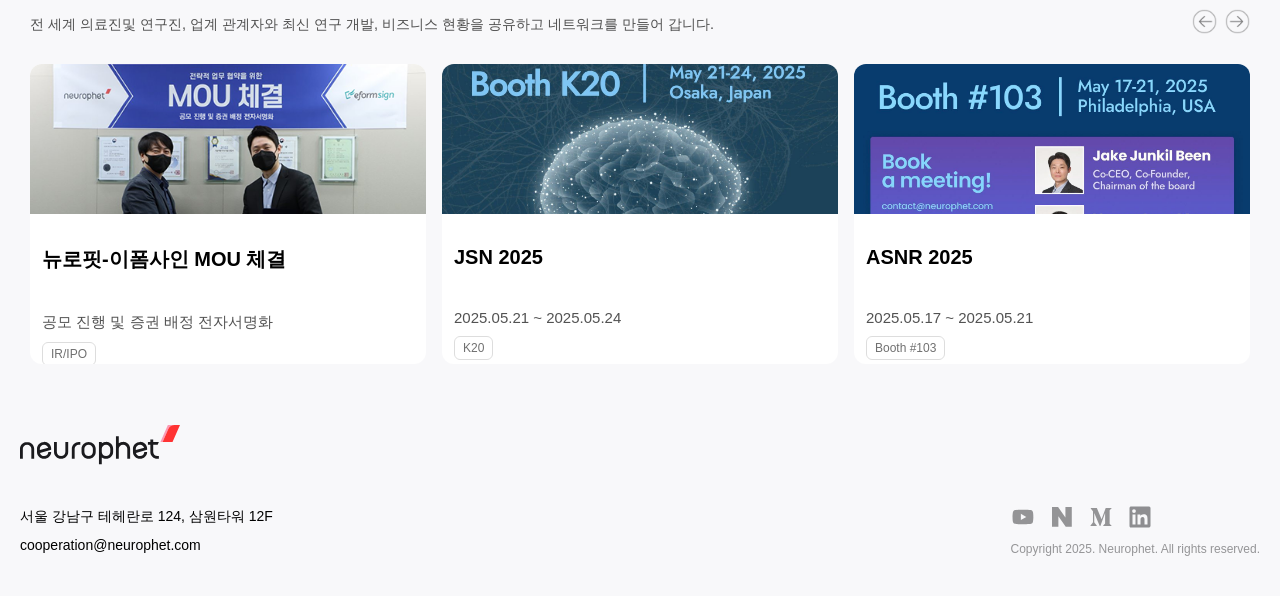
==== commit d9de3ef9: "Update index.html" ====
--- a/index.html
+++ b/index.html
@@ -12,13 +12,21 @@
 </head>
 <body>
 
-        <header class="navbar">
-        <div class="navbar-container">
-            <a href="index.html" class="logo-link">
-                <img src="images/favicon.svg" alt="로고" class="logo">
-            </a>
-        </div>
-    </header>
+<header class="navbar">
+  <div class="navbar-container">
+    <a href="index.html" class="logo-link">
+      <img src="images/favicon.svg" alt="로고" class="logo" />
+    </a>
+    <button class="menu-toggle" id="menuToggle" aria-label="메뉴 열기">
+  &#9776;  <!-- 햄버거 아이콘 -->
+</button>
+  </div>
+  <nav class="nav-menu" id="navMenu">
+    <a href="index.html">메인</a>
+    <a href="index.html#login">보유주수 확인</a>
+    <a href="contact.html" class="red-text">문의하기</a>
+  </nav>
+</header>
 
     <main class="main-hero">
     <h1 class="hero-line hero-line-1">The Pioneer in</h1>
@@ -40,7 +48,7 @@
 
 
 <!-- 로그인 섹션 -->
-<section class="login-section">
+<section class="login-section" id="login">
   <div class="login-title-box">
     <h2 class="login-title">보유주수 확인</h2>
 
@@ -426,4 +434,4 @@
 
 <script src="script.js"></script>
     </body>
-</html>+</html>
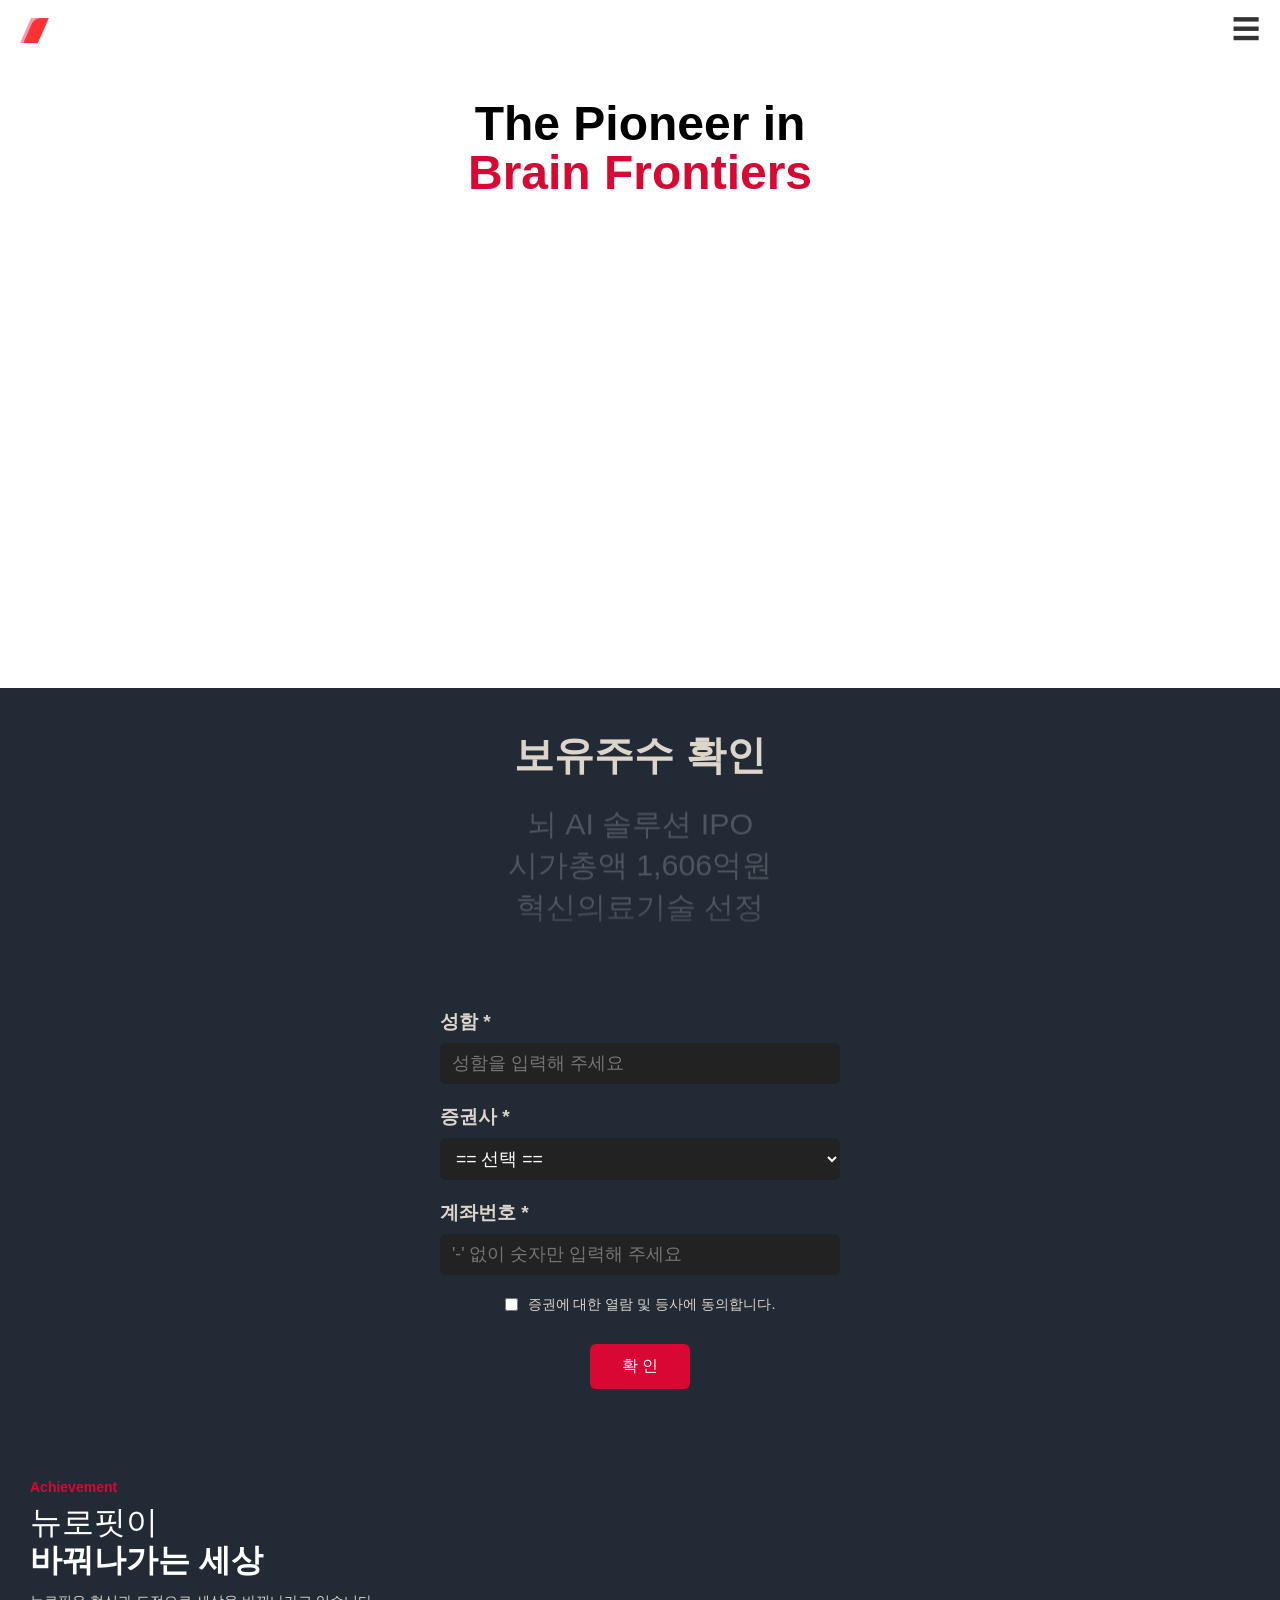
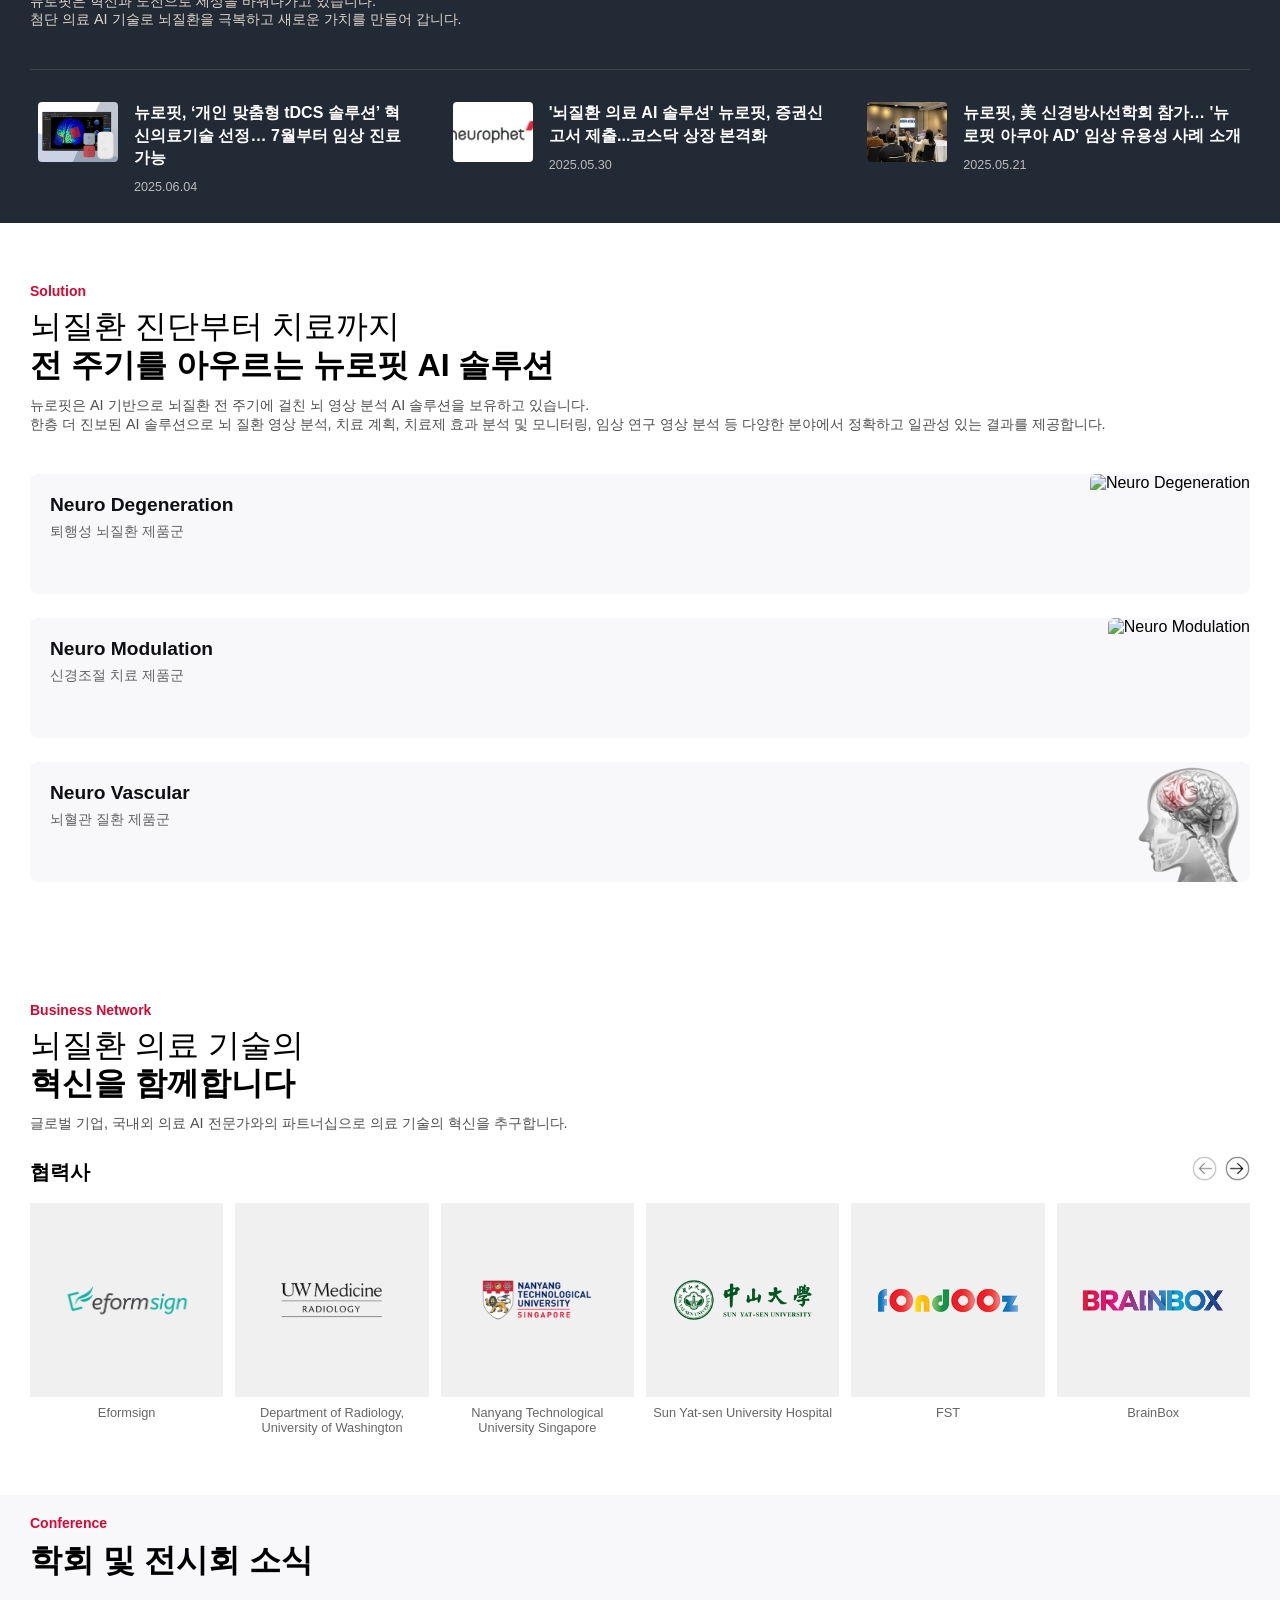
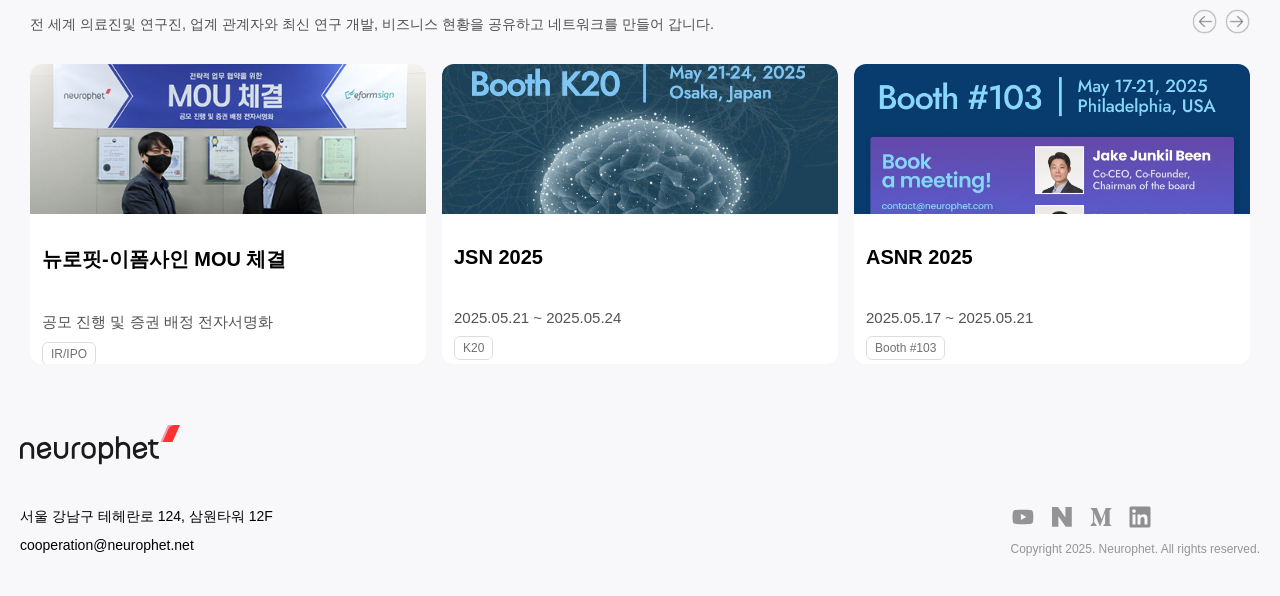
==== commit 7daf8ad9: "Update index.html" ====
--- a/index.html
+++ b/index.html
@@ -409,7 +409,7 @@
       <address class="footer-address">
         서울 강남구 테헤란로 124, 삼원타워 12F<br />
       </address>
-      <a href="mailto:cooperation@neurophet.com" class="footer-email">cooperation@neurophet.com</a>
+      <a href="mailto:cooperation@neurophet.net" class="footer-email">cooperation@neurophet.net</a>
     </div>
 
     <div class="footer-right">
--- a/styles.css
+++ b/styles.css
@@ -16,6 +16,7 @@
     margin: 0;
     padding: 0;
     font-family: 'Pretendard', Arial, sans-serif;
+    scroll-behavior: smooth;
   }
 
 
@@ -42,6 +43,7 @@
 .logo {
     height: 29px;
     width: auto;
+    z-index: 10000;  
 }
 
 /* 로고를 클릭할 수 있도록 */
@@ -50,6 +52,76 @@
     align-items: center;
     text-decoration: none;
 }
+
+/* 햄버거 버튼 */
+.menu-toggle {
+  background: none;
+  border: none;
+  font-size: 28px;
+  cursor: pointer;
+  color: #333;
+  margin-left: auto;
+  z-index: 10000;    
+  position: relative; 
+}
+
+/* 기본 숨김 상태 */
+.nav-menu {
+  position: fixed;
+  top: 0;
+  right: 0;
+  width: 0;           /* 초기엔 숨김 */
+  height: 100vh;
+  background-color: #fff;
+  overflow-x: hidden;
+  transition: width 0.3s ease;
+  display: flex;
+  flex-direction: column;
+  align-items: center;
+  padding-top: 60px; /* navbar 높이만큼 패딩 */
+  box-shadow: -4px 0 12px rgba(0,0,0,0.2);
+  z-index: 9999;
+}
+
+/* 열릴 때 */
+.nav-menu.show {
+  width: 100vw;       /* 화면 전체 너비로 확장 */
+}
+
+/* 메뉴 링크 스타일 */
+.nav-menu a {
+  font-size: 1.3rem;  /* 큼직한 글씨 */
+  font-weight: 700 !important;
+  padding: 20px 50px;
+  color: #000000;
+  text-decoration: none;
+  width: 100%;
+  text-align: left;
+  border-bottom: 1px solid #eee;
+}
+
+.nav-menu a:last-child {
+  border-bottom: none;
+}
+
+.close-icon {
+  font-weight: 500 !important;
+  font-family: 'Roboto', sans-serif !important;
+  font-size: 32px;
+  line-height: 1;
+  display: inline-block;
+}
+
+.nav-menu a.red-text {
+  color: #d90833;          /* 기본 빨간 글씨 */
+  transition: color 0.3s ease;
+}
+
+.nav-menu a.red-text:hover {
+  color: #a70a2a;          /* 호버 시 좀 더 진한 빨간 */
+}
+
+
 
 
 
@@ -1009,4 +1081,36 @@
 .reveal.visible {
   opacity: 1;
   transform: translateY(0);
-}+}
+
+
+
+
+
+.page-title {
+  margin-top: 40px;
+  background-color: #fff;   /* 흰 배경 */
+  padding: 60px 20px;       /* 위아래 60px, 좌우 20px */
+  text-align: center;       /* 가운데 정렬 */
+}
+
+.page-title h1 {
+  margin: 0;
+  font-size: 2.5rem;        /* 원하는 크기로 조정 */
+  font-weight: 700;         /* 적당히 굵게 */
+  color: #000;              /* 검정 텍스트 */
+}
+
+
+
+.tally-section {
+  background-color: #ffffff; /* 은은한 배경색 (선택) */
+  padding: 40px 20px;
+}
+
+.tally-container {
+  margin: 0 auto;        /* 가운데 정렬 */
+  width: 100%;
+  padding: 0 20px;       /* 좌우 20px 여백 추가 */
+}
+
